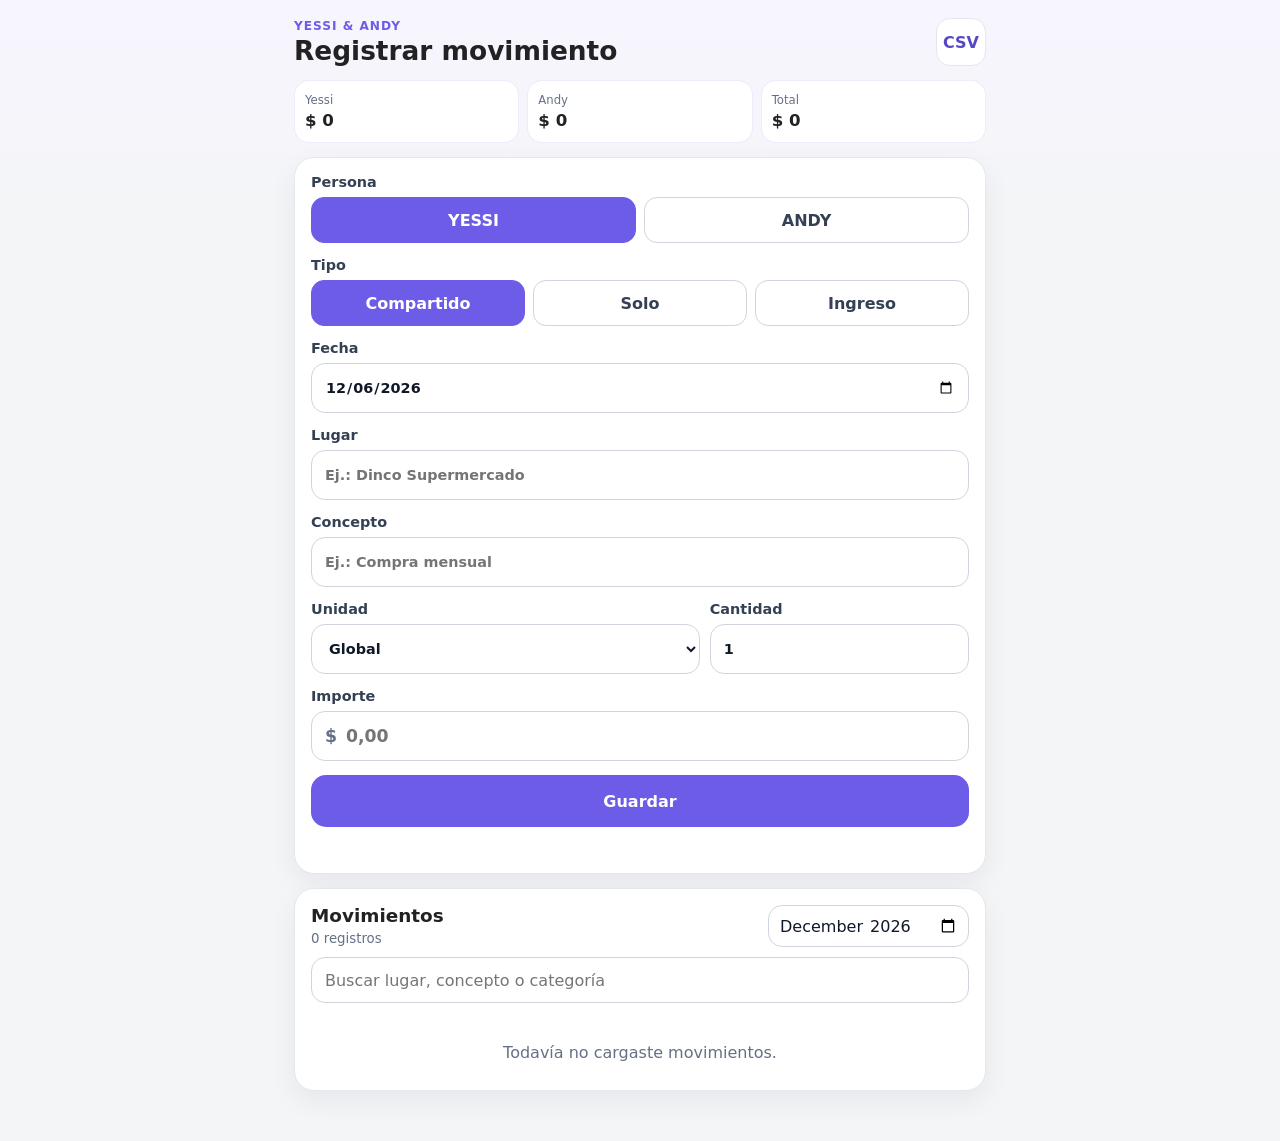
==== index.html @ 762e6d17 "Add files via upload" ====
<!DOCTYPE html>
<html lang="es">
<head>
  <meta charset="UTF-8" />
  <meta name="viewport" content="width=device-width, initial-scale=1.0, viewport-fit=cover" />
  <meta name="theme-color" content="#6c5ce7" />
  <title>Gastos Yessi & Andy</title>
  <link rel="stylesheet" href="styles.css" />
</head>
<body>
  <main class="app-shell">
    <header class="topbar">
      <div>
        <p class="eyebrow">Yessi & Andy</p>
        <h1>Registrar movimiento</h1>
      </div>
      <button id="exportarBtn" class="icon-btn" type="button">CSV</button>
    </header>

    <section class="summary-strip">
      <article><span>Yessi</span><strong id="totalYessi">$ 0</strong></article>
      <article><span>Andy</span><strong id="totalAndy">$ 0</strong></article>
      <article><span>Total</span><strong id="totalCompartido">$ 0</strong></article>
    </section>

    <section class="panel">
      <form id="gastoForm" autocomplete="off">
        <input type="hidden" id="registroId" />

        <div>
          <span class="field-title">Persona</span>
          <div class="segmented" id="personaSelector">
            <button type="button" data-value="Yessi" class="active">YESSI</button>
            <button type="button" data-value="Andy">ANDY</button>
          </div>
        </div>

        <div>
          <span class="field-title">Tipo</span>
          <div class="segmented three" id="tipoSelector">
            <button type="button" data-value="Compartido" class="active">Compartido</button>
            <button type="button" data-value="Solo">Solo</button>
            <button type="button" data-value="Ingreso">Ingreso</button>
          </div>
        </div>

        <label>
          <span>Fecha</span>
          <input id="fecha" type="date" required />
        </label>

        <label>
          <span>Lugar</span>
          <input id="lugar" type="text" list="lugaresGuardados" placeholder="Ej.: Dinco Supermercado" required />
          <datalist id="lugaresGuardados"></datalist>
        </label>

        <label>
          <span>Concepto</span>
          <input id="concepto" type="text" list="conceptosGuardados" placeholder="Ej.: Compra mensual" required />
          <datalist id="conceptosGuardados"></datalist>
        </label>

        <div class="two-cols">
          <label>
            <span>Unidad</span>
            <select id="unidad" required>
              <option value="Global">Global</option>
              <option value="Unidad">Unidad</option>
              <option value="Kilogramo">Kilogramo</option>
              <option value="Litro">Litro</option>
              <option value="Docena">Docena</option>
              <option value="Metro">Metro</option>
              <option value="Hora">Hora</option>
              <option value="Otro">Otro</option>
            </select>
          </label>

          <label>
            <span>Cantidad</span>
            <input id="cantidad" type="number" min="0" step="0.01" value="1" required />
          </label>
        </div>

        <label>
          <span>Importe</span>
          <div class="money-field">
            <span>$</span>
            <input id="importe" type="number" min="0" step="0.01" inputmode="decimal" placeholder="0,00" required />
          </div>
        </label>

        <button id="guardarBtn" class="btn primary" type="submit">Guardar</button>
        <button id="cancelarBtn" class="btn ghost hidden" type="button">Cancelar edición</button>
        <p id="mensaje" class="message" aria-live="polite"></p>
      </form>
    </section>

    <section class="panel movements-panel">
      <div class="section-head">
        <div>
          <h2>Movimientos</h2>
          <small id="cantidadRegistros">0 registros</small>
        </div>
        <input id="filtroMes" type="month" />
      </div>

      <input id="busqueda" class="search" type="search" placeholder="Buscar lugar, concepto o categoría" />
      <div id="listaRegistros" class="movement-list"></div>
      <div id="vacio" class="empty">Todavía no cargaste movimientos.</div>
    </section>
  </main>

  <template id="tarjetaTemplate">
    <article class="movement-card">
      <div class="movement-main">
        <div>
          <p data-campo="lugar" class="place"></p>
          <p data-campo="concepto" class="concept"></p>
          <div class="meta">
            <span data-campo="fecha"></span>
            <span data-campo="unidad"></span>
            <span data-campo="cantidad"></span>
          </div>
        </div>
        <strong data-campo="importe" class="amount"></strong>
      </div>
      <div class="movement-footer">
        <span data-campo="categoria" class="badge"></span>
        <div class="card-actions">
          <button type="button" class="mini editar">Editar</button>
          <button type="button" class="mini danger eliminar">Eliminar</button>
        </div>
      </div>
    </article>
  </template>

  <script src="app.js"></script>
</body>
</html>
---- styles.css ----
:root {
  font-family: Inter, system-ui, -apple-system, BlinkMacSystemFont, "Segoe UI", sans-serif;
  color: #222;
  background: #f4f5f7;
  --primary: #6c5ce7;
  --primary-dark: #5547c7;
  --border: #e4e7ec;
  --muted: #667085;
  --surface: #fff;
}
* { box-sizing: border-box; }
html { scroll-behavior: smooth; }
body {
  margin: 0;
  min-height: 100vh;
  background: linear-gradient(180deg, #f7f5ff 0, #f4f5f7 220px);
}
button, input, select { font: inherit; }
.app-shell {
  width: min(100%, 720px);
  margin: 0 auto;
  padding: max(18px, env(safe-area-inset-top)) 14px calc(36px + env(safe-area-inset-bottom));
}
.topbar, .section-head, .movement-main, .movement-footer {
  display: flex;
  align-items: center;
  justify-content: space-between;
  gap: 12px;
}
.topbar { margin-bottom: 14px; }
.eyebrow {
  margin: 0 0 2px;
  color: var(--primary);
  font-size: .76rem;
  font-weight: 850;
  text-transform: uppercase;
  letter-spacing: .08em;
}
h1, h2, p { margin-top: 0; }
h1 { margin-bottom: 0; font-size: 1.65rem; }
h2 { margin-bottom: 2px; font-size: 1.15rem; }
.icon-btn {
  min-width: 48px; min-height: 48px;
  border: 1px solid var(--border);
  border-radius: 14px;
  background: var(--surface);
  color: var(--primary-dark);
  font-weight: 850;
}
.summary-strip {
  display: grid;
  grid-template-columns: repeat(3,1fr);
  gap: 8px;
  margin-bottom: 14px;
}
.summary-strip article {
  min-width: 0;
  padding: 12px 10px;
  border: 1px solid rgba(108,92,231,.12);
  border-radius: 15px;
  background: rgba(255,255,255,.92);
}
.summary-strip span {
  display: block; margin-bottom: 4px;
  color: var(--muted); font-size: .73rem;
}
.summary-strip strong {
  display: block; overflow: hidden;
  font-size: clamp(.82rem,3.4vw,1.04rem);
  text-overflow: ellipsis; white-space: nowrap;
}
.panel {
  margin-bottom: 14px;
  padding: 16px;
  border: 1px solid var(--border);
  border-radius: 20px;
  background: var(--surface);
  box-shadow: 0 10px 28px rgba(15,23,42,.06);
}
form { display: flex; flex-direction: column; gap: 14px; }
label { display: flex; flex-direction: column; gap: 7px; color:#344054; font-size:.9rem; font-weight:750; }
.field-title { display:block; margin-bottom:7px; color:#344054; font-size:.9rem; font-weight:750; }
.segmented {
  display:grid;
  grid-template-columns:repeat(2,1fr);
  gap:8px;
}
.segmented.three { grid-template-columns:repeat(3,1fr); }
.segmented button {
  min-height:46px;
  border:1px solid #d0d5dd;
  border-radius:13px;
  background:#fff;
  color:#344054;
  font-weight:800;
}
.segmented button.active {
  background:var(--primary);
  color:#fff;
  border-color:var(--primary);
}
input, select {
  width:100%; min-height:50px;
  border:1px solid #d0d5dd;
  border-radius:14px;
  background:#fff;
  padding:12px 13px;
  color:#101828;
  outline:none;
}
input:focus, select:focus {
  border-color:var(--primary);
  box-shadow:0 0 0 4px rgba(108,92,231,.12);
}
.two-cols { display:grid; grid-template-columns:1.2fr .8fr; gap:10px; }
.money-field { position:relative; }
.money-field > span {
  position:absolute; left:14px; top:50%;
  transform:translateY(-50%);
  color:var(--muted); font-size:1.08rem;
}
.money-field input { padding-left:34px; font-size:1.08rem; font-weight:750; }
.btn {
  min-height:52px; border:0; border-radius:15px;
  padding:13px 18px; font-weight:850; cursor:pointer;
}
.primary { background:var(--primary); color:#fff; }
.ghost { background:#f2f4f7; color:#344054; }
.hidden { display:none; }
.message {
  min-height:20px; margin:-4px 0 0;
  color:#2563eb; font-size:.88rem; font-weight:700; text-align:center;
}
.section-head { margin-bottom:10px; }
.section-head small { color:var(--muted); }
.section-head input { width:auto; min-height:42px; padding:8px 10px; }
.search { min-height:46px; margin-bottom:12px; }
.movement-list { display:flex; flex-direction:column; gap:10px; }
.movement-card {
  padding:14px;
  border:1px solid var(--border);
  border-radius:16px;
  background:#fcfcfd;
}
.movement-main { align-items:flex-start; }
.place { margin-bottom:2px; font-weight:850; }
.concept { margin-bottom:7px; color:#475467; font-size:.92rem; }
.meta { display:flex; flex-wrap:wrap; gap:5px 10px; color:var(--muted); font-size:.76rem; }
.amount { color:#101828; font-size:1rem; white-space:nowrap; }
.movement-footer {
  margin-top:12px; padding-top:10px;
  border-top:1px solid #eaecf0;
}
.badge {
  display:inline-flex; max-width:55%; overflow:hidden;
  border-radius:999px; padding:5px 9px;
  background:#f1f0ff; color:var(--primary-dark);
  font-size:.72rem; font-weight:800;
  text-overflow:ellipsis; white-space:nowrap;
}
.card-actions { display:flex; gap:6px; }
.mini {
  min-height:36px; border:1px solid #d0d5dd;
  border-radius:10px; background:#fff;
  padding:7px 10px; color:#344054;
  font-size:.76rem; font-weight:750;
}
.danger { color:#b42318; }
.empty { padding:28px 8px 12px; color:var(--muted); text-align:center; }
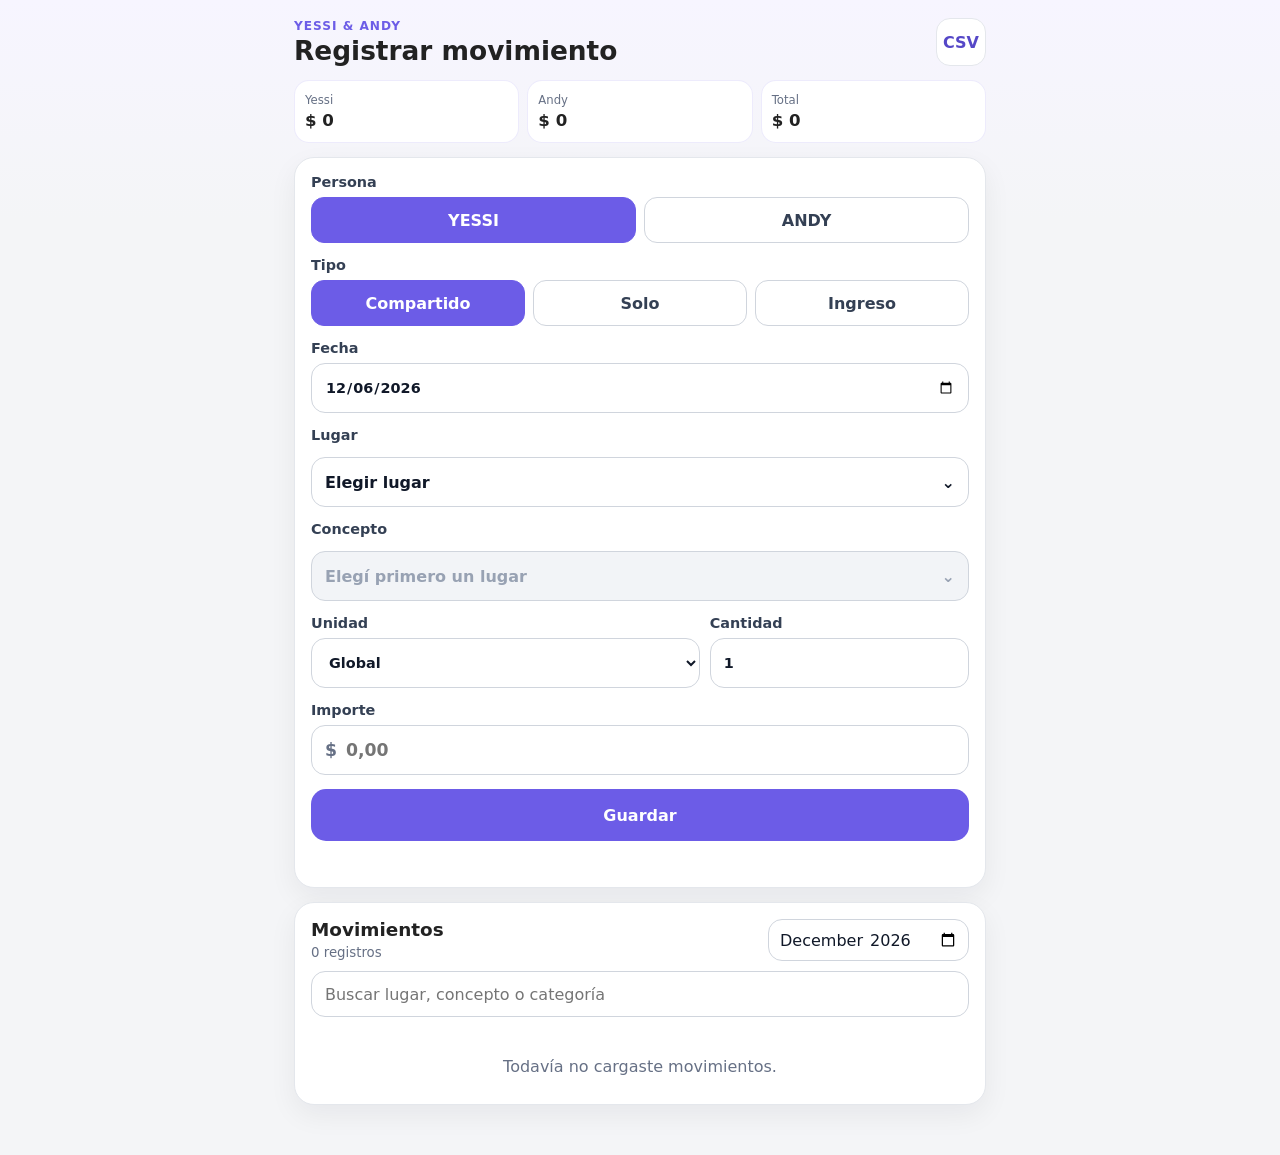
==== commit 3379a15f: "Add files via upload" ====
--- a/index.html
+++ b/index.html
@@ -49,17 +49,23 @@
           <input id="fecha" type="date" required />
         </label>
 
-        <label>
-          <span>Lugar</span>
-          <input id="lugar" type="text" list="lugaresGuardados" placeholder="Ej.: Dinco Supermercado" required />
-          <datalist id="lugaresGuardados"></datalist>
-        </label>
+        <div class="picker-field">
+          <span class="field-title">Lugar</span>
+          <input id="lugar" type="hidden" required />
+          <button id="abrirLugar" class="picker-button" type="button">
+            <span id="lugarTexto">Elegir lugar</span>
+            <span aria-hidden="true">⌄</span>
+          </button>
+        </div>
 
-        <label>
-          <span>Concepto</span>
-          <input id="concepto" type="text" list="conceptosGuardados" placeholder="Ej.: Compra mensual" required />
-          <datalist id="conceptosGuardados"></datalist>
-        </label>
+        <div class="picker-field">
+          <span class="field-title">Concepto</span>
+          <input id="concepto" type="hidden" required />
+          <button id="abrirConcepto" class="picker-button" type="button" disabled>
+            <span id="conceptoTexto">Elegí primero un lugar</span>
+            <span aria-hidden="true">⌄</span>
+          </button>
+        </div>
 
         <div class="two-cols">
           <label>
@@ -135,6 +141,25 @@
     </article>
   </template>
 
+
+  <div id="selectorModal" class="modal hidden" role="dialog" aria-modal="true" aria-labelledby="modalTitulo">
+    <div class="modal-backdrop" data-cerrar-modal></div>
+    <section class="modal-sheet">
+      <div class="modal-header">
+        <div>
+          <p class="eyebrow" id="modalEyebrow">Seleccionar</p>
+          <h2 id="modalTitulo">Elegir</h2>
+        </div>
+        <button id="cerrarModal" class="modal-close" type="button" aria-label="Cerrar">×</button>
+      </div>
+
+      <input id="modalBusqueda" class="modal-search" type="search" placeholder="Buscar..." />
+      <div id="modalFavoritos" class="quick-grid"></div>
+      <div id="modalLista" class="option-list"></div>
+      <button id="crearOpcion" class="btn ghost create-option hidden" type="button"></button>
+    </section>
+  </div>
+
   <script src="app.js"></script>
 </body>
 </html>
--- a/styles.css
+++ b/styles.css
@@ -167,3 +167,134 @@
 }
 .danger { color:#b42318; }
 .empty { padding:28px 8px 12px; color:var(--muted); text-align:center; }
+
+
+.picker-field {
+  display: flex;
+  flex-direction: column;
+  gap: 7px;
+}
+
+.picker-button {
+  width: 100%;
+  min-height: 50px;
+  display: flex;
+  align-items: center;
+  justify-content: space-between;
+  gap: 12px;
+  border: 1px solid #d0d5dd;
+  border-radius: 14px;
+  background: #fff;
+  padding: 12px 13px;
+  color: #101828;
+  text-align: left;
+  font-weight: 700;
+}
+
+.picker-button:disabled {
+  background: #f2f4f7;
+  color: #98a2b3;
+}
+
+.modal {
+  position: fixed;
+  inset: 0;
+  z-index: 100;
+  display: flex;
+  align-items: flex-end;
+  justify-content: center;
+}
+
+.modal.hidden {
+  display: none;
+}
+
+.modal-backdrop {
+  position: absolute;
+  inset: 0;
+  background: rgba(16, 24, 40, 0.48);
+}
+
+.modal-sheet {
+  position: relative;
+  width: min(100%, 720px);
+  max-height: 86vh;
+  overflow-y: auto;
+  border-radius: 24px 24px 0 0;
+  background: #fff;
+  padding: 18px 16px calc(18px + env(safe-area-inset-bottom));
+  box-shadow: 0 -18px 50px rgba(15, 23, 42, 0.18);
+}
+
+.modal-header {
+  display: flex;
+  align-items: center;
+  justify-content: space-between;
+  gap: 12px;
+  margin-bottom: 12px;
+}
+
+.modal-close {
+  width: 44px;
+  height: 44px;
+  border: 0;
+  border-radius: 12px;
+  background: #f2f4f7;
+  color: #344054;
+  font-size: 1.8rem;
+  line-height: 1;
+}
+
+.modal-search {
+  margin-bottom: 14px;
+}
+
+.quick-grid {
+  display: grid;
+  grid-template-columns: repeat(2, minmax(0, 1fr));
+  gap: 8px;
+  margin-bottom: 14px;
+}
+
+.quick-option {
+  min-height: 46px;
+  border: 1px solid rgba(108, 92, 231, 0.2);
+  border-radius: 13px;
+  background: #f7f5ff;
+  color: #3f34a5;
+  padding: 10px 12px;
+  text-align: left;
+  font-weight: 800;
+}
+
+.option-list {
+  display: flex;
+  flex-direction: column;
+  gap: 8px;
+}
+
+.option-item {
+  min-height: 48px;
+  display: flex;
+  align-items: center;
+  justify-content: space-between;
+  gap: 12px;
+  border: 1px solid #e4e7ec;
+  border-radius: 13px;
+  background: #fff;
+  padding: 11px 12px;
+  color: #344054;
+  text-align: left;
+  font-weight: 700;
+}
+
+.option-count {
+  color: #98a2b3;
+  font-size: 0.78rem;
+  font-weight: 700;
+}
+
+.create-option {
+  width: 100%;
+  margin-top: 12px;
+}
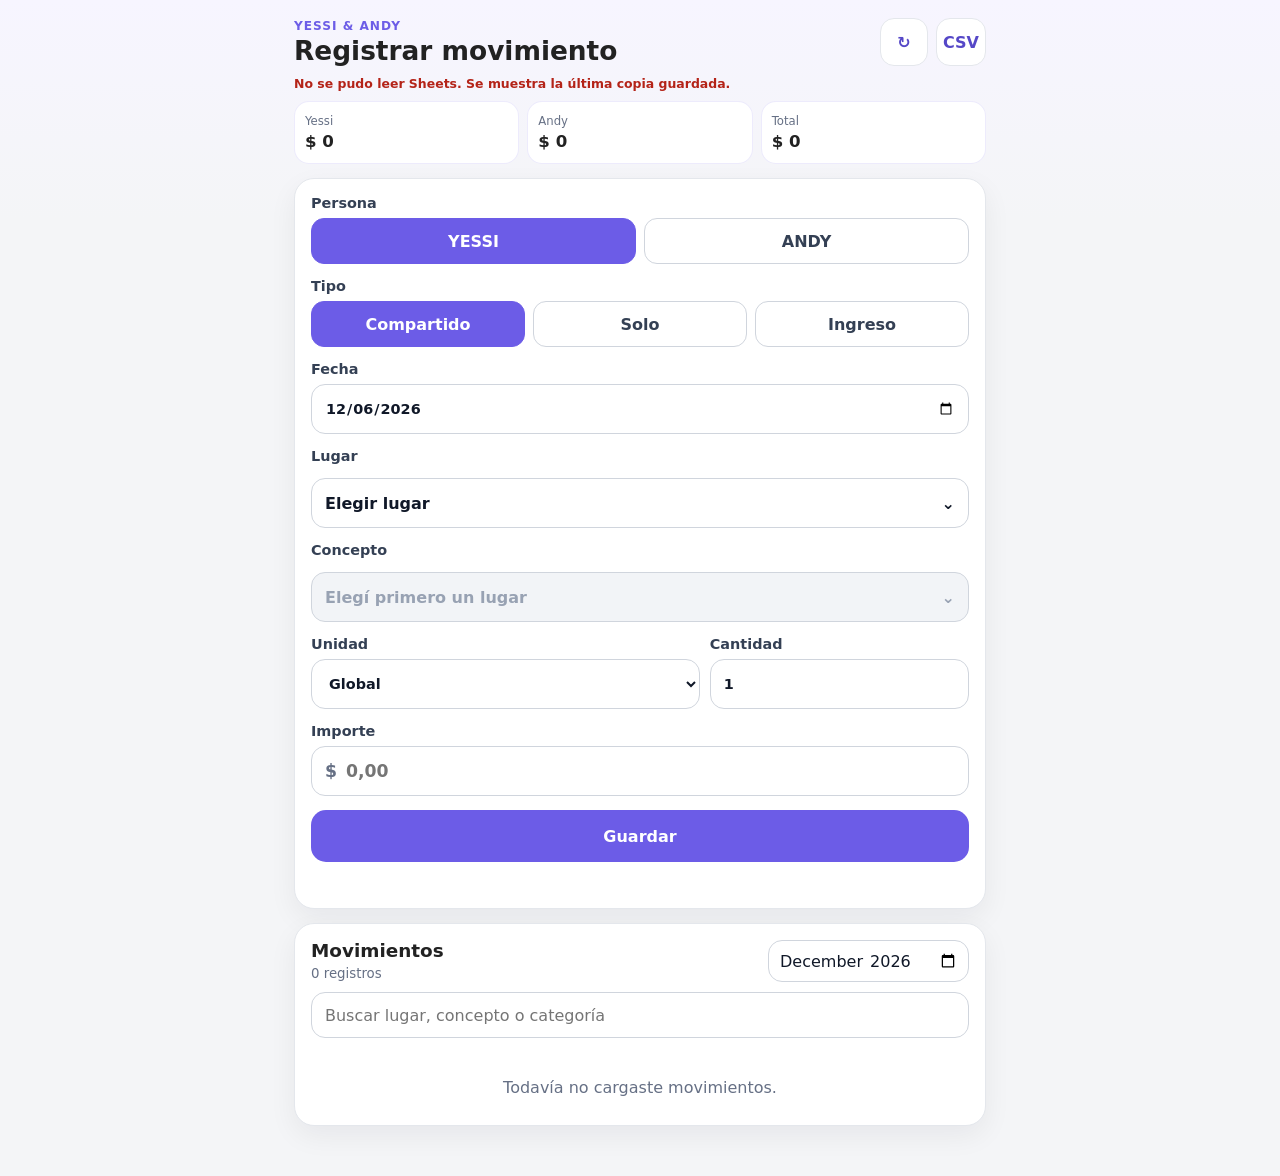
==== commit 0ffbb39c: "Add files via upload" ====
--- a/index.html
+++ b/index.html
@@ -14,9 +14,13 @@
         <p class="eyebrow">Yessi & Andy</p>
         <h1>Registrar movimiento</h1>
       </div>
-      <button id="exportarBtn" class="icon-btn" type="button">CSV</button>
+      <div class="header-actions">
+        <button id="sincronizarBtn" class="icon-btn" type="button" aria-label="Actualizar datos">↻</button>
+        <button id="exportarBtn" class="icon-btn" type="button">CSV</button>
+      </div>
     </header>
 
+    <p id="estadoSync" class="sync-status">Conectando con Google Sheets…</p>
     <section class="summary-strip">
       <article><span>Yessi</span><strong id="totalYessi">$ 0</strong></article>
       <article><span>Andy</span><strong id="totalAndy">$ 0</strong></article>
--- a/styles.css
+++ b/styles.css
@@ -298,3 +298,30 @@
   width: 100%;
   margin-top: 12px;
 }
+
+
+.header-actions {
+  display: flex;
+  gap: 8px;
+}
+
+.sync-status {
+  margin: -4px 0 10px;
+  color: var(--muted);
+  font-size: 0.78rem;
+  font-weight: 700;
+}
+
+.sync-status.ok {
+  color: #067647;
+}
+
+.sync-status.error {
+  color: #b42318;
+}
+
+.icon-btn:disabled,
+.btn:disabled {
+  opacity: 0.6;
+  cursor: wait;
+}
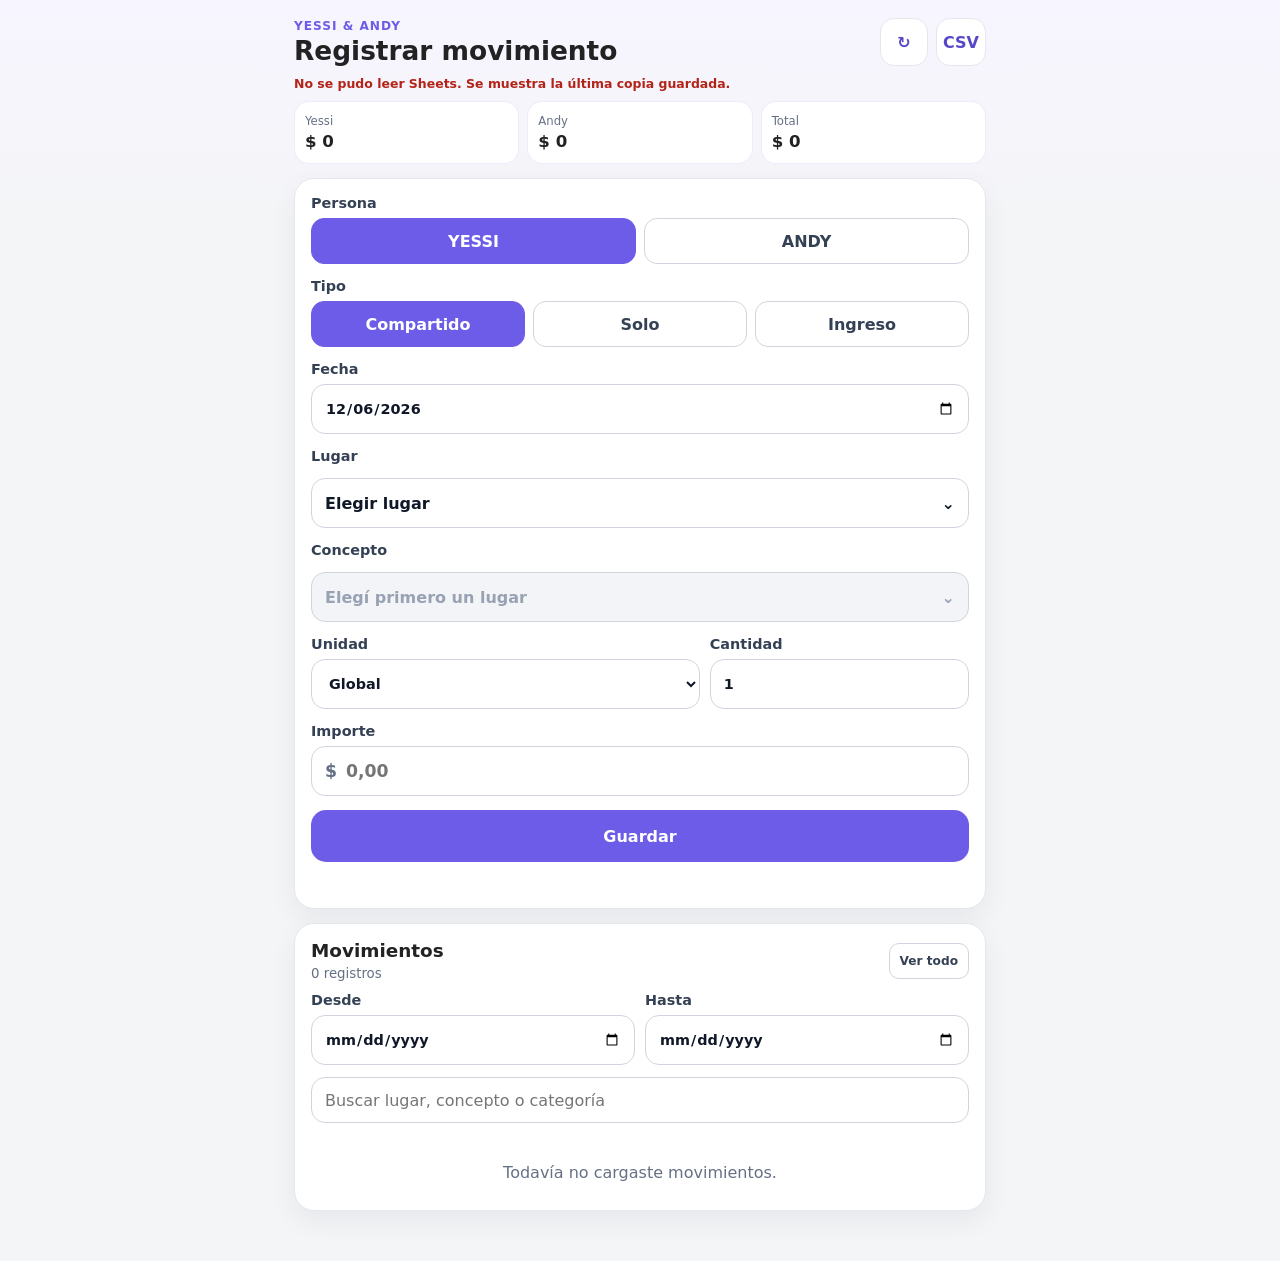
==== commit 8e94bfc3: "Add files via upload" ====
--- a/index.html
+++ b/index.html
@@ -112,7 +112,18 @@
           <h2>Movimientos</h2>
           <small id="cantidadRegistros">0 registros</small>
         </div>
-        <input id="filtroMes" type="month" />
+        <button id="limpiarFechasBtn" class="mini" type="button">Ver todo</button>
+      </div>
+
+      <div class="date-range">
+        <label>
+          <span>Desde</span>
+          <input id="filtroDesde" type="date" />
+        </label>
+        <label>
+          <span>Hasta</span>
+          <input id="filtroHasta" type="date" />
+        </label>
       </div>
 
       <input id="busqueda" class="search" type="search" placeholder="Buscar lugar, concepto o categoría" />
--- a/styles.css
+++ b/styles.css
@@ -325,3 +325,21 @@
   opacity: 0.6;
   cursor: wait;
 }
+
+
+.date-range {
+  display: grid;
+  grid-template-columns: 1fr 1fr;
+  gap: 10px;
+  margin-bottom: 12px;
+}
+
+.date-range label {
+  margin: 0;
+}
+
+@media (max-width: 420px) {
+  .date-range {
+    grid-template-columns: 1fr;
+  }
+}
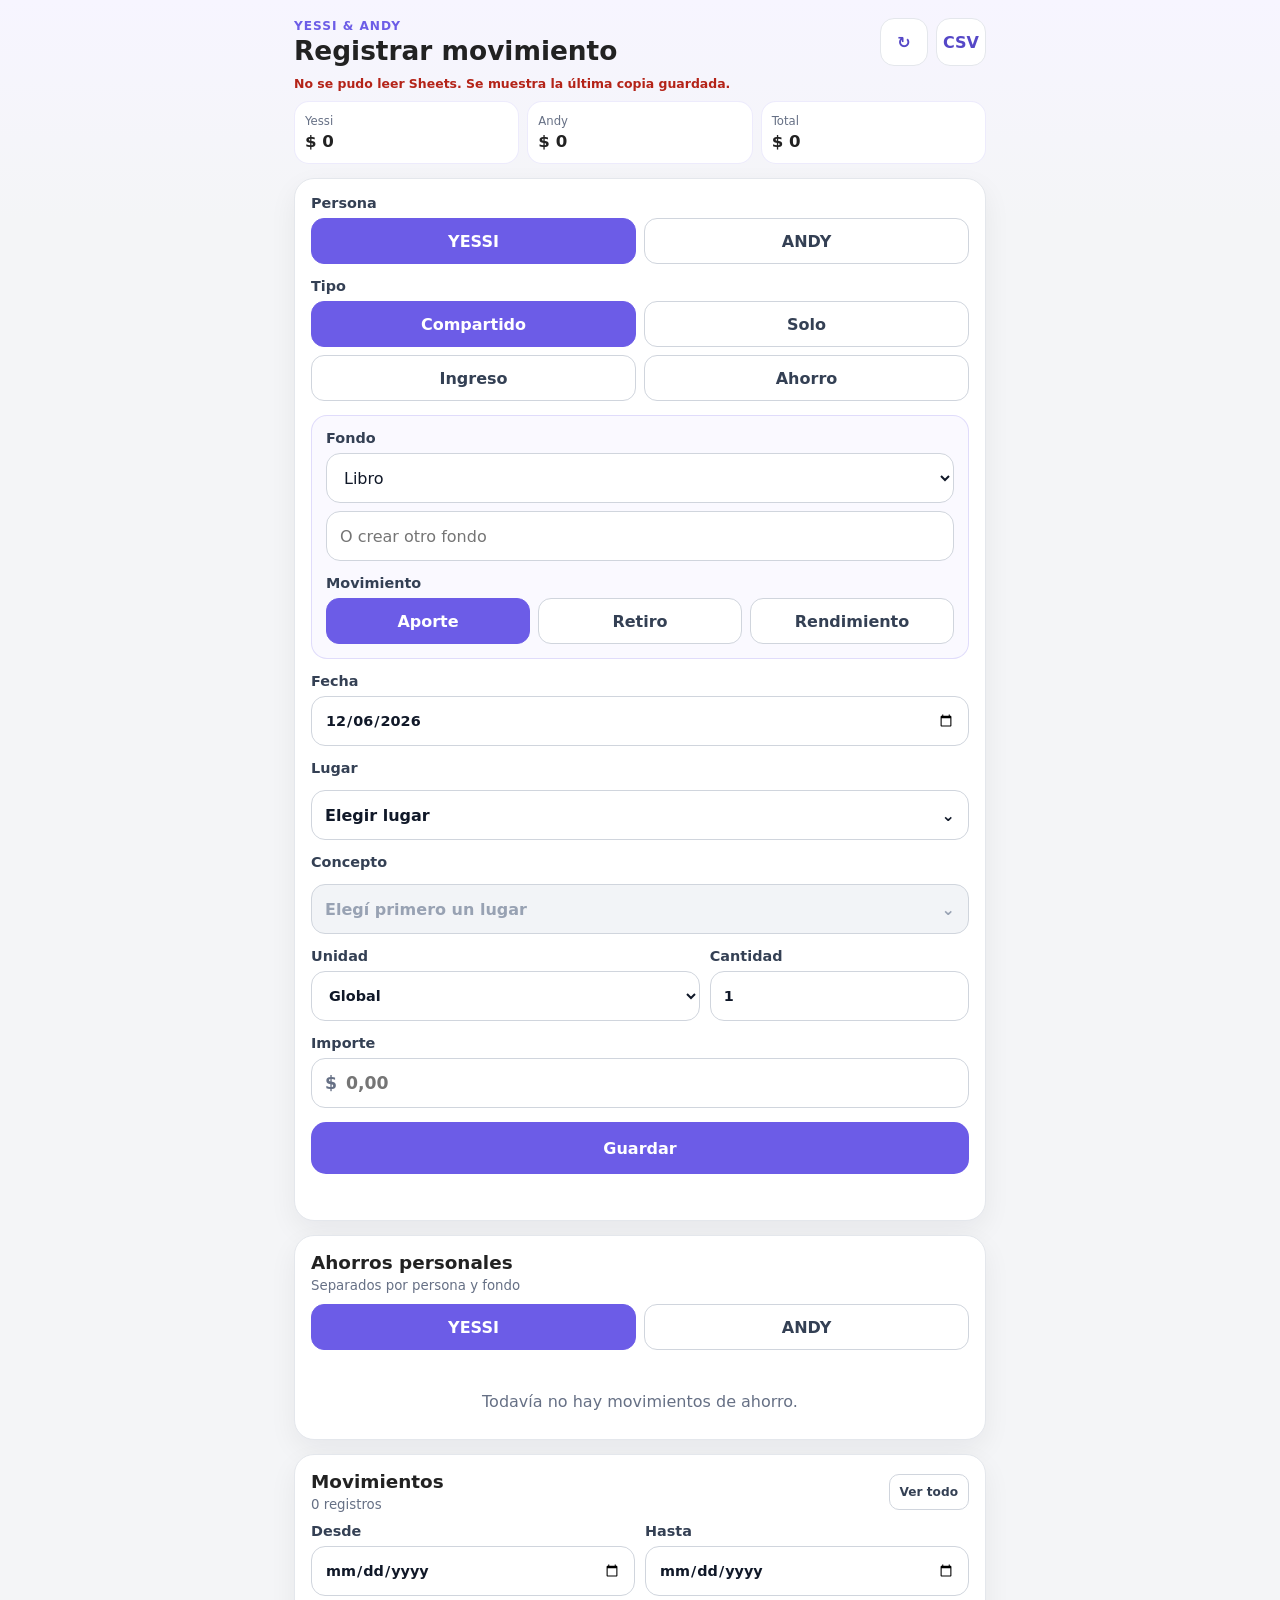
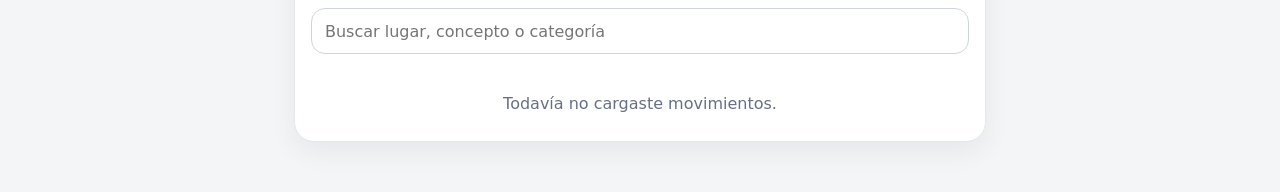
==== commit f8e903b1: "Add files via upload" ====
--- a/index.html
+++ b/index.html
@@ -41,12 +41,37 @@
 
         <div>
           <span class="field-title">Tipo</span>
-          <div class="segmented three" id="tipoSelector">
+          <div class="segmented four" id="tipoSelector">
             <button type="button" data-value="Compartido" class="active">Compartido</button>
             <button type="button" data-value="Solo">Solo</button>
             <button type="button" data-value="Ingreso">Ingreso</button>
-          </div>
-        </div>
+            <button type="button" data-value="Ahorro">Ahorro</button>
+          </div>
+        </div>
+
+        <section id="camposAhorro" class="savings-fields hidden">
+          <div>
+            <span class="field-title">Fondo</span>
+            <div class="savings-fund-row">
+              <select id="fondoAhorro">
+                <option value="Libro">Libro</option>
+                <option value="Salud">Salud</option>
+                <option value="Casa">Casa</option>
+                <option value="Libre">Libre</option>
+              </select>
+              <input id="fondoNuevo" type="text" placeholder="O crear otro fondo" />
+            </div>
+          </div>
+
+          <div>
+            <span class="field-title">Movimiento</span>
+            <div class="segmented three" id="movimientoAhorroSelector">
+              <button type="button" data-value="Aporte" class="active">Aporte</button>
+              <button type="button" data-value="Retiro">Retiro</button>
+              <button type="button" data-value="Rendimiento">Rendimiento</button>
+            </div>
+          </div>
+        </section>
 
         <label>
           <span>Fecha</span>
@@ -106,6 +131,23 @@
       </form>
     </section>
 
+    <section class="panel savings-panel">
+      <div class="section-head">
+        <div>
+          <h2>Ahorros personales</h2>
+          <small>Separados por persona y fondo</small>
+        </div>
+      </div>
+
+      <div class="savings-tabs segmented" id="ahorroPersonaTabs">
+        <button type="button" data-value="Yessi" class="active">YESSI</button>
+        <button type="button" data-value="Andy">ANDY</button>
+      </div>
+
+      <div id="resumenAhorros" class="savings-summary"></div>
+      <div id="ahorrosVacio" class="empty">Todavía no hay movimientos de ahorro.</div>
+    </section>
+
     <section class="panel movements-panel">
       <div class="section-head">
         <div>
@@ -142,6 +184,7 @@
             <span data-campo="fecha"></span>
             <span data-campo="unidad"></span>
             <span data-campo="cantidad"></span>
+            <span data-campo="fondo" class="hidden"></span>
           </div>
         </div>
         <strong data-campo="importe" class="amount"></strong>
--- a/styles.css
+++ b/styles.css
@@ -343,3 +343,78 @@
     grid-template-columns: 1fr;
   }
 }
+
+
+.segmented.four {
+  grid-template-columns: repeat(2, 1fr);
+}
+
+.savings-fields {
+  display: flex;
+  flex-direction: column;
+  gap: 14px;
+  padding: 14px;
+  border: 1px solid rgba(108, 92, 231, 0.18);
+  border-radius: 16px;
+  background: #faf9ff;
+}
+
+.savings-fund-row {
+  display: grid;
+  grid-template-columns: 1fr;
+  gap: 8px;
+}
+
+.savings-panel {
+  margin-bottom: 14px;
+}
+
+.savings-tabs {
+  margin-bottom: 14px;
+}
+
+.savings-summary {
+  display: grid;
+  gap: 10px;
+}
+
+.savings-card {
+  padding: 14px;
+  border: 1px solid #e4e7ec;
+  border-radius: 16px;
+  background: #fcfcfd;
+}
+
+.savings-card-head,
+.savings-card-detail {
+  display: flex;
+  align-items: center;
+  justify-content: space-between;
+  gap: 12px;
+}
+
+.savings-card-head {
+  margin-bottom: 10px;
+}
+
+.savings-card-title {
+  font-weight: 850;
+}
+
+.savings-card-total {
+  font-size: 1.05rem;
+  font-weight: 850;
+}
+
+.savings-card-detail {
+  color: #667085;
+  font-size: 0.78rem;
+}
+
+.savings-positive {
+  color: #067647;
+}
+
+.savings-negative {
+  color: #b42318;
+}
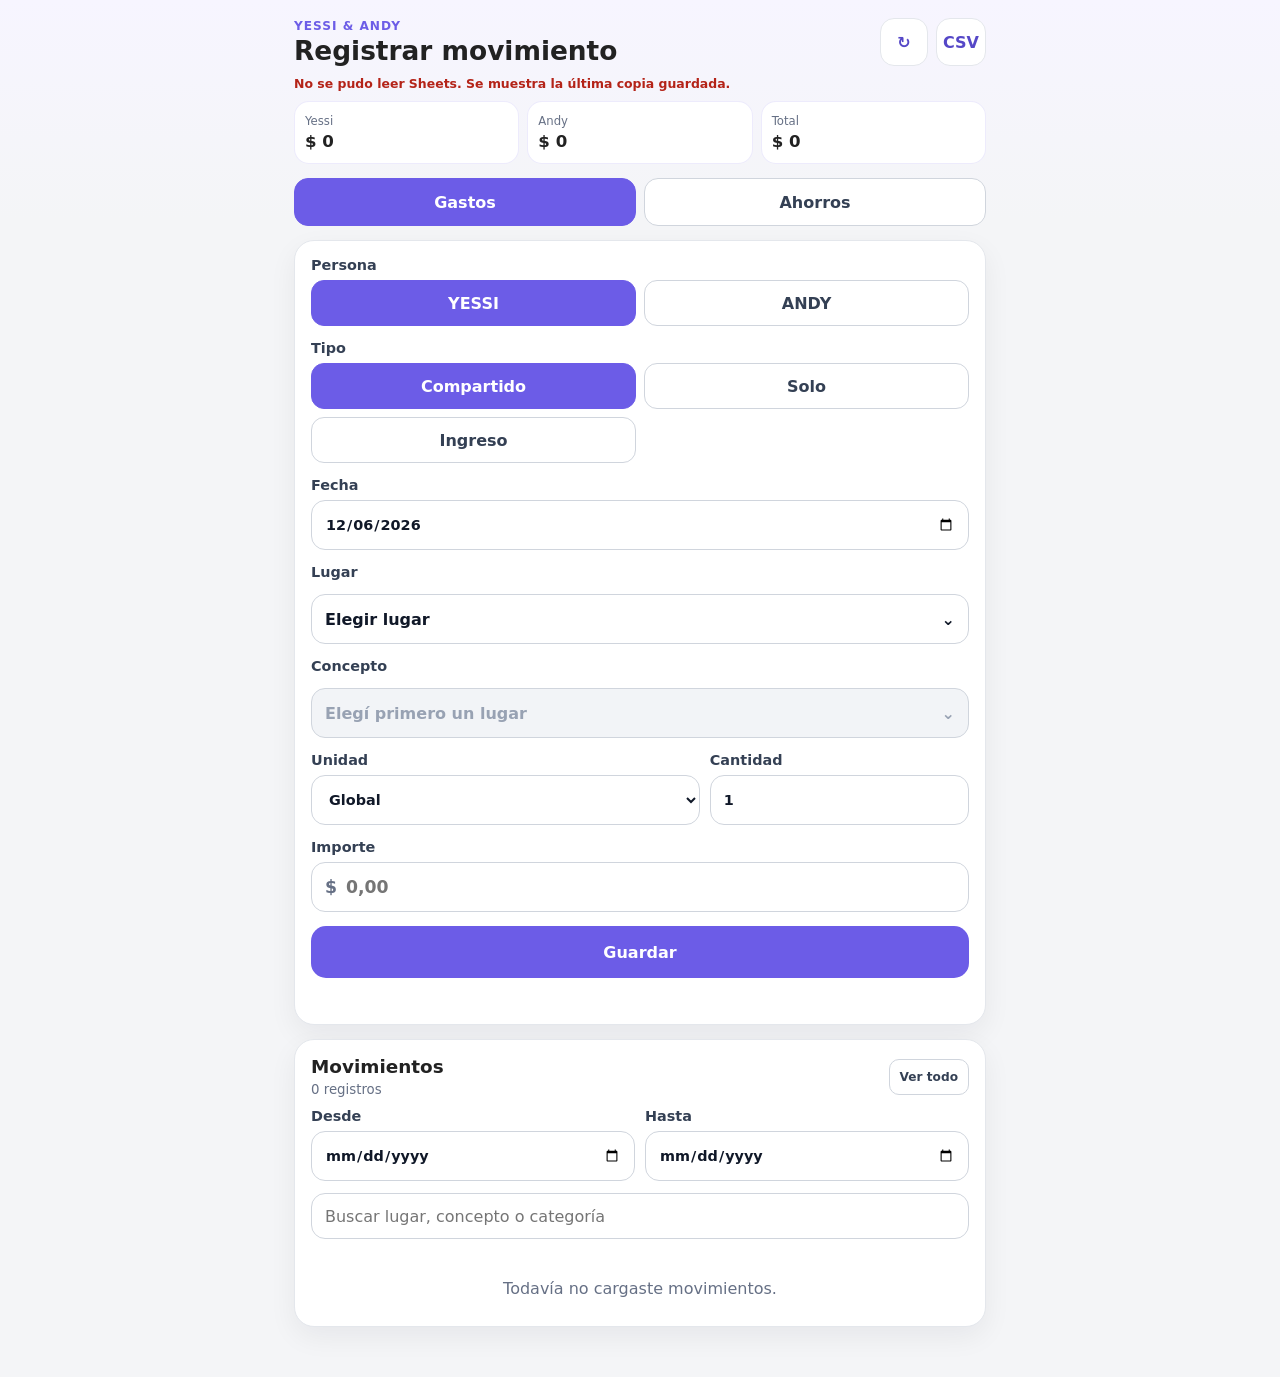
==== commit 8b4ff02f: "Add files via upload" ====
--- a/index.html
+++ b/index.html
@@ -27,7 +27,14 @@
       <article><span>Total</span><strong id="totalCompartido">$ 0</strong></article>
     </section>
 
-    <section class="panel">
+    <nav class="main-tabs" aria-label="Secciones principales">
+      <button id="tabGastos" type="button" class="main-tab active">Gastos</button>
+      <button id="tabAhorros" type="button" class="main-tab">Ahorros</button>
+    </nav>
+
+
+    <section id="vistaGastos" class="app-view active">
+<section class="panel">
       <form id="gastoForm" autocomplete="off">
         <input type="hidden" id="registroId" />
 
@@ -45,35 +52,10 @@
             <button type="button" data-value="Compartido" class="active">Compartido</button>
             <button type="button" data-value="Solo">Solo</button>
             <button type="button" data-value="Ingreso">Ingreso</button>
-            <button type="button" data-value="Ahorro">Ahorro</button>
-          </div>
-        </div>
-
-        <section id="camposAhorro" class="savings-fields hidden">
-          <div>
-            <span class="field-title">Fondo</span>
-            <div class="savings-fund-row">
-              <select id="fondoAhorro">
-                <option value="Libro">Libro</option>
-                <option value="Salud">Salud</option>
-                <option value="Casa">Casa</option>
-                <option value="Libre">Libre</option>
-              </select>
-              <input id="fondoNuevo" type="text" placeholder="O crear otro fondo" />
-            </div>
-          </div>
-
-          <div>
-            <span class="field-title">Movimiento</span>
-            <div class="segmented three" id="movimientoAhorroSelector">
-              <button type="button" data-value="Aporte" class="active">Aporte</button>
-              <button type="button" data-value="Retiro">Retiro</button>
-              <button type="button" data-value="Rendimiento">Rendimiento</button>
-            </div>
-          </div>
-        </section>
-
-        <label>
+            
+          </div>
+        </div>
+<label>
           <span>Fecha</span>
           <input id="fecha" type="date" required />
         </label>
@@ -131,22 +113,7 @@
       </form>
     </section>
 
-    <section class="panel savings-panel">
-      <div class="section-head">
-        <div>
-          <h2>Ahorros personales</h2>
-          <small>Separados por persona y fondo</small>
-        </div>
-      </div>
-
-      <div class="savings-tabs segmented" id="ahorroPersonaTabs">
-        <button type="button" data-value="Yessi" class="active">YESSI</button>
-        <button type="button" data-value="Andy">ANDY</button>
-      </div>
-
-      <div id="resumenAhorros" class="savings-summary"></div>
-      <div id="ahorrosVacio" class="empty">Todavía no hay movimientos de ahorro.</div>
-    </section>
+    
 
     <section class="panel movements-panel">
       <div class="section-head">
@@ -171,6 +138,7 @@
       <input id="busqueda" class="search" type="search" placeholder="Buscar lugar, concepto o categoría" />
       <div id="listaRegistros" class="movement-list"></div>
       <div id="vacio" class="empty">Todavía no cargaste movimientos.</div>
+    </section>
     </section>
   </main>
 
@@ -200,6 +168,91 @@
   </template>
 
 
+  
+    <section id="vistaAhorros" class="app-view">
+      <section class="panel savings-panel">
+      <div class="section-head">
+        <div>
+          <h2>Ahorros personales</h2>
+          <small>Separados por persona y fondo</small>
+        </div>
+      </div>
+
+      <div class="savings-tabs segmented" id="ahorroPersonaTabs">
+        <button type="button" data-value="Yessi" class="active">YESSI</button>
+        <button type="button" data-value="Andy">ANDY</button>
+      </div>
+
+      <div id="resumenAhorros" class="savings-summary"></div>
+      <div id="ahorrosVacio" class="empty">Todavía no hay movimientos de ahorro.</div>
+    </section>
+
+      <section class="panel">
+        <div class="section-head">
+          <div>
+            <h2>Registrar ahorro</h2>
+            <small>Aporte, retiro o rendimiento</small>
+          </div>
+        </div>
+
+        <form id="ahorroForm" autocomplete="off">
+          <div>
+            <span class="field-title">Persona</span>
+            <div class="segmented" id="personaAhorroSelector">
+              <button type="button" data-value="Yessi" class="active">YESSI</button>
+              <button type="button" data-value="Andy">ANDY</button>
+            </div>
+          </div>
+
+          <label>
+            <span>Fecha</span>
+            <input id="fechaAhorro" type="date" required />
+          </label>
+
+          <div>
+            <span class="field-title">Fondo</span>
+            <div class="savings-fund-row">
+              <select id="fondoAhorro">
+                <option value="Libro">Libro</option>
+                <option value="Salud">Salud</option>
+                <option value="Casa">Casa</option>
+                <option value="Libre">Libre</option>
+              </select>
+              <input id="fondoNuevo" type="text" placeholder="O crear otro fondo" />
+            </div>
+          </div>
+
+          <div>
+            <span class="field-title">Moneda</span>
+            <div class="segmented" id="monedaAhorroSelector">
+              <button type="button" data-value="ARS" class="active">PESOS</button>
+              <button type="button" data-value="USD">DÓLARES</button>
+            </div>
+          </div>
+
+          <div>
+            <span class="field-title">Movimiento</span>
+            <div class="segmented three" id="movimientoAhorroSelector">
+              <button type="button" data-value="Aporte" class="active">Aporte</button>
+              <button type="button" data-value="Retiro">Retiro</button>
+              <button type="button" data-value="Rendimiento">Rendimiento</button>
+            </div>
+          </div>
+
+          <label>
+            <span>Importe</span>
+            <div class="money-field">
+              <span id="simboloMonedaAhorro">$</span>
+              <input id="importeAhorro" type="number" min="0" step="0.01" inputmode="decimal" placeholder="0,00" required />
+            </div>
+          </label>
+
+          <button id="guardarAhorroBtn" class="btn primary" type="submit">Guardar ahorro</button>
+          <p id="mensajeAhorro" class="message" aria-live="polite"></p>
+        </form>
+      </section>
+    </section>
+
   <div id="selectorModal" class="modal hidden" role="dialog" aria-modal="true" aria-labelledby="modalTitulo">
     <div class="modal-backdrop" data-cerrar-modal></div>
     <section class="modal-sheet">
--- a/styles.css
+++ b/styles.css
@@ -418,3 +418,59 @@
 .savings-negative {
   color: #b42318;
 }
+
+
+.main-tabs {
+  display: grid;
+  grid-template-columns: 1fr 1fr;
+  gap: 8px;
+  margin-bottom: 14px;
+}
+
+.main-tab {
+  min-height: 48px;
+  border: 1px solid #d0d5dd;
+  border-radius: 14px;
+  background: #fff;
+  color: #344054;
+  font-weight: 850;
+}
+
+.main-tab.active {
+  background: var(--primary);
+  color: #fff;
+  border-color: var(--primary);
+}
+
+.app-view {
+  display: none;
+}
+
+.app-view.active {
+  display: block;
+}
+
+.savings-currency-group {
+  display: grid;
+  gap: 8px;
+}
+
+.savings-currency-line {
+  display: flex;
+  align-items: center;
+  justify-content: space-between;
+  gap: 12px;
+  padding-top: 8px;
+  border-top: 1px solid #eaecf0;
+}
+
+.savings-currency-line:first-child {
+  padding-top: 0;
+  border-top: 0;
+}
+
+.currency-label {
+  color: #667085;
+  font-size: 0.8rem;
+  font-weight: 800;
+}
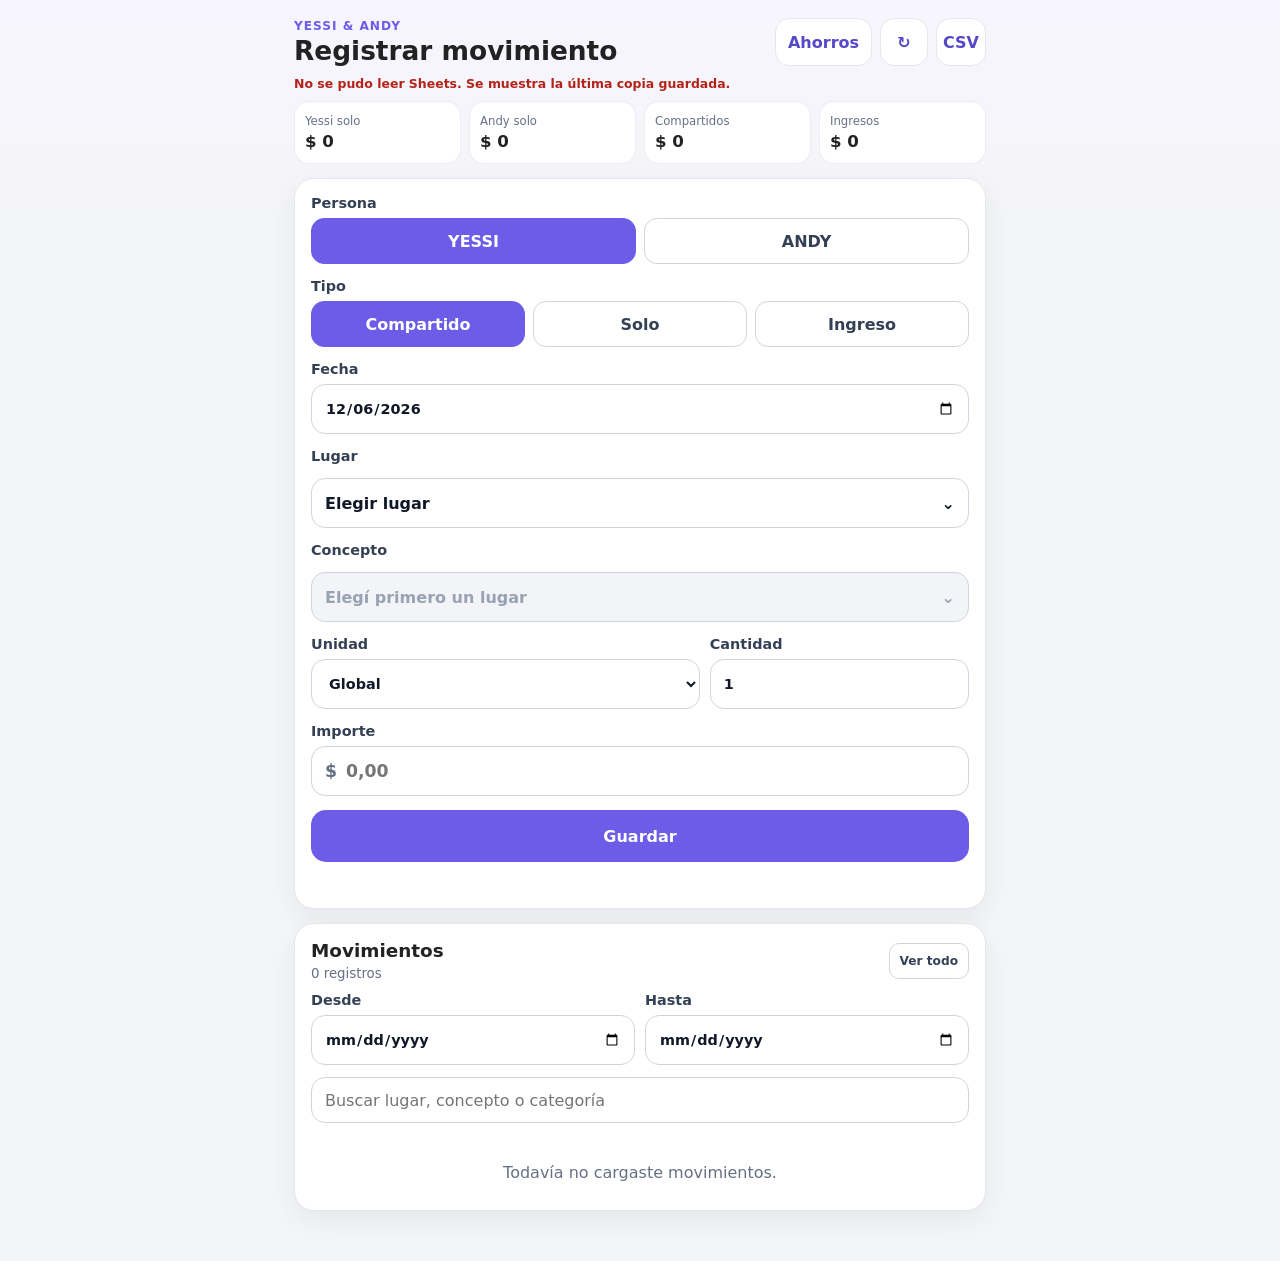
==== commit 66ce9357: "Add files via upload" ====
--- a/index.html
+++ b/index.html
@@ -15,26 +15,21 @@
         <h1>Registrar movimiento</h1>
       </div>
       <div class="header-actions">
+        <a class="icon-btn nav-link" href="ahorros.html">Ahorros</a>
         <button id="sincronizarBtn" class="icon-btn" type="button" aria-label="Actualizar datos">↻</button>
         <button id="exportarBtn" class="icon-btn" type="button">CSV</button>
       </div>
     </header>
 
     <p id="estadoSync" class="sync-status">Conectando con Google Sheets…</p>
-    <section class="summary-strip">
-      <article><span>Yessi</span><strong id="totalYessi">$ 0</strong></article>
-      <article><span>Andy</span><strong id="totalAndy">$ 0</strong></article>
-      <article><span>Total</span><strong id="totalCompartido">$ 0</strong></article>
+    <section class="summary-strip summary-four">
+      <article><span>Yessi solo</span><strong id="totalYessiSolo">$ 0</strong></article>
+      <article><span>Andy solo</span><strong id="totalAndySolo">$ 0</strong></article>
+      <article><span>Compartidos</span><strong id="totalCompartido">$ 0</strong></article>
+      <article><span>Ingresos</span><strong id="totalIngresos">$ 0</strong></article>
     </section>
 
-    <nav class="main-tabs" aria-label="Secciones principales">
-      <button id="tabGastos" type="button" class="main-tab active">Gastos</button>
-      <button id="tabAhorros" type="button" class="main-tab">Ahorros</button>
-    </nav>
-
-
-    <section id="vistaGastos" class="app-view active">
-<section class="panel">
+    <section class="panel">
       <form id="gastoForm" autocomplete="off">
         <input type="hidden" id="registroId" />
 
@@ -48,14 +43,14 @@
 
         <div>
           <span class="field-title">Tipo</span>
-          <div class="segmented four" id="tipoSelector">
+          <div class="segmented three" id="tipoSelector">
             <button type="button" data-value="Compartido" class="active">Compartido</button>
             <button type="button" data-value="Solo">Solo</button>
             <button type="button" data-value="Ingreso">Ingreso</button>
-            
           </div>
         </div>
-<label>
+
+        <label>
           <span>Fecha</span>
           <input id="fecha" type="date" required />
         </label>
@@ -113,8 +108,6 @@
       </form>
     </section>
 
-    
-
     <section class="panel movements-panel">
       <div class="section-head">
         <div>
@@ -139,7 +132,6 @@
       <div id="listaRegistros" class="movement-list"></div>
       <div id="vacio" class="empty">Todavía no cargaste movimientos.</div>
     </section>
-    </section>
   </main>
 
   <template id="tarjetaTemplate">
@@ -152,7 +144,6 @@
             <span data-campo="fecha"></span>
             <span data-campo="unidad"></span>
             <span data-campo="cantidad"></span>
-            <span data-campo="fondo" class="hidden"></span>
           </div>
         </div>
         <strong data-campo="importe" class="amount"></strong>
@@ -167,91 +158,6 @@
     </article>
   </template>
 
-
-  
-    <section id="vistaAhorros" class="app-view">
-      <section class="panel savings-panel">
-      <div class="section-head">
-        <div>
-          <h2>Ahorros personales</h2>
-          <small>Separados por persona y fondo</small>
-        </div>
-      </div>
-
-      <div class="savings-tabs segmented" id="ahorroPersonaTabs">
-        <button type="button" data-value="Yessi" class="active">YESSI</button>
-        <button type="button" data-value="Andy">ANDY</button>
-      </div>
-
-      <div id="resumenAhorros" class="savings-summary"></div>
-      <div id="ahorrosVacio" class="empty">Todavía no hay movimientos de ahorro.</div>
-    </section>
-
-      <section class="panel">
-        <div class="section-head">
-          <div>
-            <h2>Registrar ahorro</h2>
-            <small>Aporte, retiro o rendimiento</small>
-          </div>
-        </div>
-
-        <form id="ahorroForm" autocomplete="off">
-          <div>
-            <span class="field-title">Persona</span>
-            <div class="segmented" id="personaAhorroSelector">
-              <button type="button" data-value="Yessi" class="active">YESSI</button>
-              <button type="button" data-value="Andy">ANDY</button>
-            </div>
-          </div>
-
-          <label>
-            <span>Fecha</span>
-            <input id="fechaAhorro" type="date" required />
-          </label>
-
-          <div>
-            <span class="field-title">Fondo</span>
-            <div class="savings-fund-row">
-              <select id="fondoAhorro">
-                <option value="Libro">Libro</option>
-                <option value="Salud">Salud</option>
-                <option value="Casa">Casa</option>
-                <option value="Libre">Libre</option>
-              </select>
-              <input id="fondoNuevo" type="text" placeholder="O crear otro fondo" />
-            </div>
-          </div>
-
-          <div>
-            <span class="field-title">Moneda</span>
-            <div class="segmented" id="monedaAhorroSelector">
-              <button type="button" data-value="ARS" class="active">PESOS</button>
-              <button type="button" data-value="USD">DÓLARES</button>
-            </div>
-          </div>
-
-          <div>
-            <span class="field-title">Movimiento</span>
-            <div class="segmented three" id="movimientoAhorroSelector">
-              <button type="button" data-value="Aporte" class="active">Aporte</button>
-              <button type="button" data-value="Retiro">Retiro</button>
-              <button type="button" data-value="Rendimiento">Rendimiento</button>
-            </div>
-          </div>
-
-          <label>
-            <span>Importe</span>
-            <div class="money-field">
-              <span id="simboloMonedaAhorro">$</span>
-              <input id="importeAhorro" type="number" min="0" step="0.01" inputmode="decimal" placeholder="0,00" required />
-            </div>
-          </label>
-
-          <button id="guardarAhorroBtn" class="btn primary" type="submit">Guardar ahorro</button>
-          <p id="mensajeAhorro" class="message" aria-live="polite"></p>
-        </form>
-      </section>
-    </section>
 
   <div id="selectorModal" class="modal hidden" role="dialog" aria-modal="true" aria-labelledby="modalTitulo">
     <div class="modal-backdrop" data-cerrar-modal></div>
--- a/styles.css
+++ b/styles.css
@@ -345,37 +345,28 @@
 }
 
 
-.segmented.four {
-  grid-template-columns: repeat(2, 1fr);
-}
-
-.savings-fields {
-  display: flex;
-  flex-direction: column;
-  gap: 14px;
-  padding: 14px;
-  border: 1px solid rgba(108, 92, 231, 0.18);
-  border-radius: 16px;
-  background: #faf9ff;
-}
-
-.savings-fund-row {
-  display: grid;
-  grid-template-columns: 1fr;
-  gap: 8px;
-}
-
-.savings-panel {
-  margin-bottom: 14px;
-}
-
-.savings-tabs {
-  margin-bottom: 14px;
-}
-
-.savings-summary {
-  display: grid;
-  gap: 10px;
+.nav-link {
+  display: inline-flex;
+  align-items: center;
+  justify-content: center;
+  width: auto;
+  padding: 0 12px;
+  text-decoration: none;
+}
+
+.summary-four {
+  grid-template-columns: repeat(2, minmax(0, 1fr));
+}
+
+@media (min-width: 650px) {
+  .summary-four {
+    grid-template-columns: repeat(4, minmax(0, 1fr));
+  }
+}
+
+
+.savings-page-summary {
+  margin-top: 14px;
 }
 
 .savings-card {
@@ -385,8 +376,12 @@
   background: #fcfcfd;
 }
 
+.savings-card + .savings-card {
+  margin-top: 10px;
+}
+
 .savings-card-head,
-.savings-card-detail {
+.savings-currency-line {
   display: flex;
   align-items: center;
   justify-content: space-between;
@@ -401,72 +396,9 @@
   font-weight: 850;
 }
 
-.savings-card-total {
-  font-size: 1.05rem;
-  font-weight: 850;
-}
-
-.savings-card-detail {
-  color: #667085;
-  font-size: 0.78rem;
-}
-
-.savings-positive {
-  color: #067647;
-}
-
-.savings-negative {
-  color: #b42318;
-}
-
-
-.main-tabs {
-  display: grid;
-  grid-template-columns: 1fr 1fr;
-  gap: 8px;
-  margin-bottom: 14px;
-}
-
-.main-tab {
-  min-height: 48px;
-  border: 1px solid #d0d5dd;
-  border-radius: 14px;
-  background: #fff;
-  color: #344054;
-  font-weight: 850;
-}
-
-.main-tab.active {
-  background: var(--primary);
-  color: #fff;
-  border-color: var(--primary);
-}
-
-.app-view {
-  display: none;
-}
-
-.app-view.active {
-  display: block;
-}
-
-.savings-currency-group {
-  display: grid;
-  gap: 8px;
-}
-
 .savings-currency-line {
-  display: flex;
-  align-items: center;
-  justify-content: space-between;
-  gap: 12px;
-  padding-top: 8px;
+  padding: 8px 0;
   border-top: 1px solid #eaecf0;
-}
-
-.savings-currency-line:first-child {
-  padding-top: 0;
-  border-top: 0;
 }
 
 .currency-label {
@@ -474,3 +406,8 @@
   font-size: 0.8rem;
   font-weight: 800;
 }
+
+.savings-fund-row {
+  display: grid;
+  gap: 8px;
+}
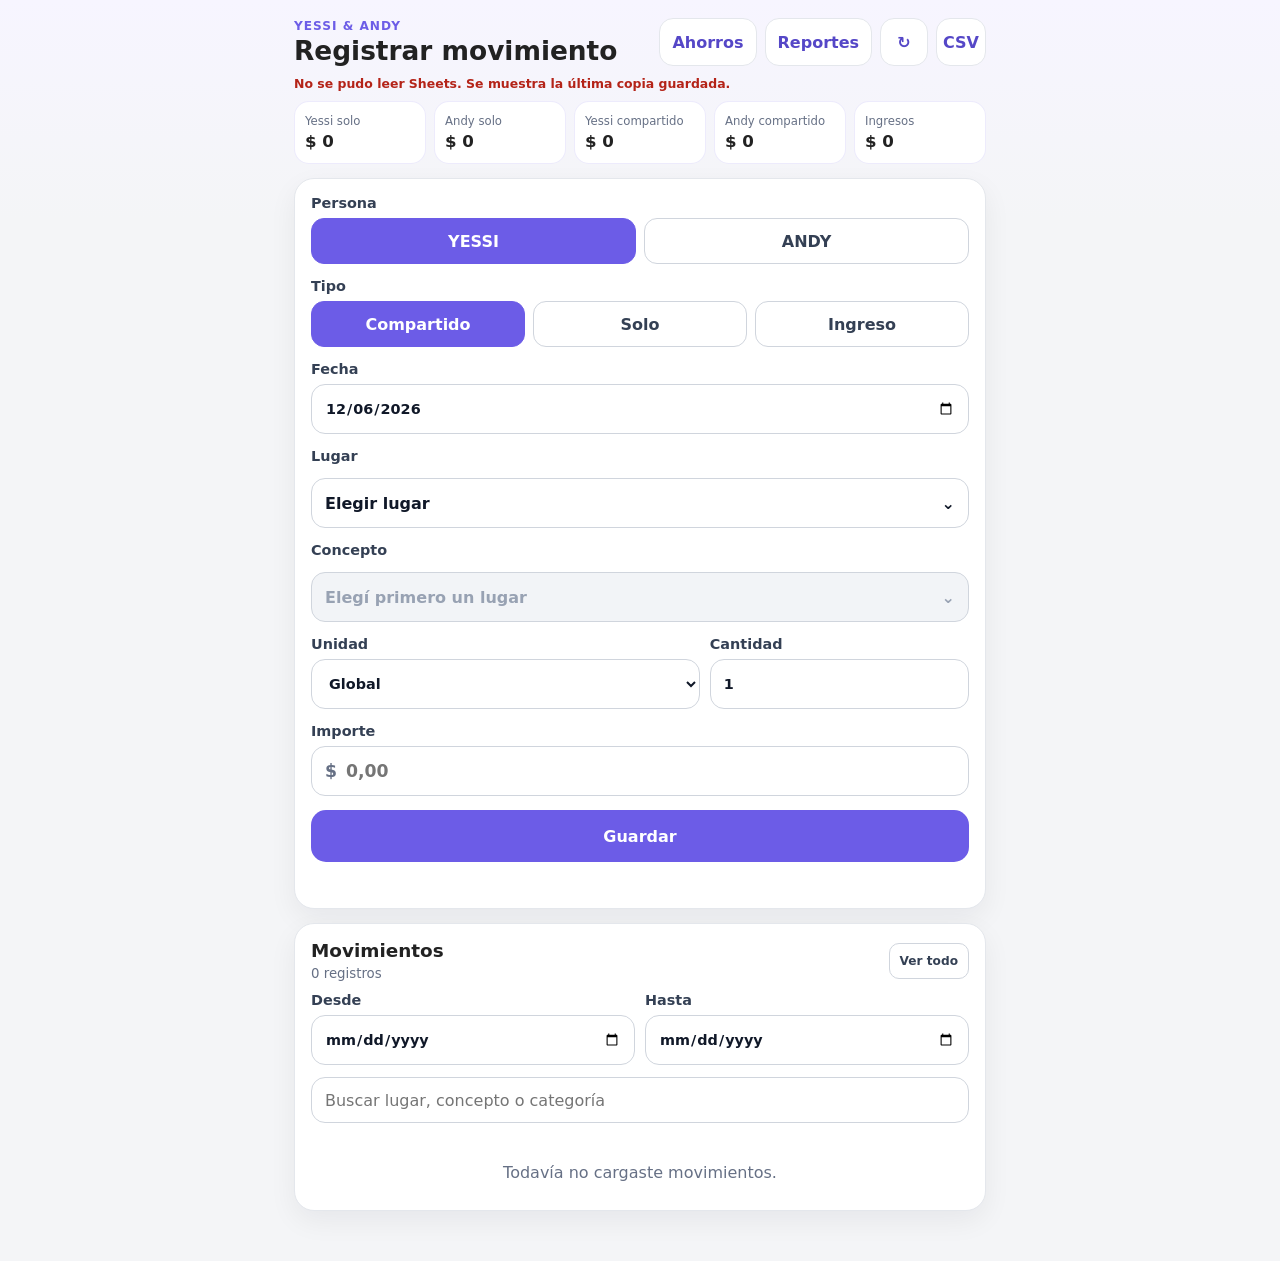
==== commit a0bfc5f1: "Add files via upload" ====
--- a/index.html
+++ b/index.html
@@ -16,16 +16,18 @@
       </div>
       <div class="header-actions">
         <a class="icon-btn nav-link" href="ahorros.html">Ahorros</a>
+        <a class="icon-btn nav-link" href="reportes.html">Reportes</a>
         <button id="sincronizarBtn" class="icon-btn" type="button" aria-label="Actualizar datos">↻</button>
         <button id="exportarBtn" class="icon-btn" type="button">CSV</button>
       </div>
     </header>
 
     <p id="estadoSync" class="sync-status">Conectando con Google Sheets…</p>
-    <section class="summary-strip summary-four">
+    <section class="summary-strip summary-five">
       <article><span>Yessi solo</span><strong id="totalYessiSolo">$ 0</strong></article>
       <article><span>Andy solo</span><strong id="totalAndySolo">$ 0</strong></article>
-      <article><span>Compartidos</span><strong id="totalCompartido">$ 0</strong></article>
+      <article><span>Yessi compartido</span><strong id="totalYessiCompartido">$ 0</strong></article>
+      <article><span>Andy compartido</span><strong id="totalAndyCompartido">$ 0</strong></article>
       <article><span>Ingresos</span><strong id="totalIngresos">$ 0</strong></article>
     </section>
 
--- a/styles.css
+++ b/styles.css
@@ -411,3 +411,172 @@
   display: grid;
   gap: 8px;
 }
+
+
+.savings-total-grid {
+  display: grid;
+  grid-template-columns: 1fr 1fr;
+  gap: 10px;
+  margin-top: 14px;
+  margin-bottom: 14px;
+}
+
+.savings-total-card {
+  padding: 14px;
+  border: 1px solid rgba(108, 92, 231, 0.16);
+  border-radius: 16px;
+  background: #f8f7ff;
+}
+
+.savings-total-card span {
+  display: block;
+  margin-bottom: 4px;
+  color: #667085;
+  font-size: 0.78rem;
+  font-weight: 700;
+}
+
+.savings-total-card strong {
+  display: block;
+  font-size: 1.15rem;
+}
+
+@media (max-width: 420px) {
+  .savings-total-grid {
+    grid-template-columns: 1fr;
+  }
+}
+
+
+.report-grid {
+  display: grid;
+  grid-template-columns: repeat(2, minmax(0, 1fr));
+  gap: 10px;
+  margin-bottom: 14px;
+}
+
+.report-card {
+  padding: 14px;
+  border: 1px solid #e4e7ec;
+  border-radius: 16px;
+  background: #fff;
+}
+
+.report-card span {
+  display: block;
+  margin-bottom: 4px;
+  color: #667085;
+  font-size: 0.78rem;
+  font-weight: 700;
+}
+
+.report-card strong {
+  display: block;
+  font-size: 1.1rem;
+}
+
+.bar-list,
+.rank-list {
+  display: flex;
+  flex-direction: column;
+  gap: 12px;
+}
+
+.bar-item-head,
+.rank-item,
+.comparison-card-head {
+  display: flex;
+  align-items: center;
+  justify-content: space-between;
+  gap: 12px;
+}
+
+.bar-track {
+  height: 10px;
+  margin-top: 7px;
+  overflow: hidden;
+  border-radius: 999px;
+  background: #eaecf0;
+}
+
+.bar-fill {
+  height: 100%;
+  border-radius: inherit;
+  background: var(--primary);
+}
+
+.bar-label,
+.rank-label {
+  font-weight: 800;
+}
+
+.bar-value,
+.rank-value {
+  color: #475467;
+  font-size: 0.88rem;
+  font-weight: 750;
+}
+
+.comparison-grid {
+  display: grid;
+  gap: 10px;
+}
+
+.comparison-card {
+  padding: 13px;
+  border: 1px solid #e4e7ec;
+  border-radius: 15px;
+  background: #fcfcfd;
+}
+
+.comparison-change {
+  margin-top: 5px;
+  font-size: 0.8rem;
+  font-weight: 800;
+}
+
+.comparison-up {
+  color: #b42318;
+}
+
+.comparison-down {
+  color: #067647;
+}
+
+.comparison-neutral {
+  color: #667085;
+}
+
+.rank-item {
+  padding: 11px 0;
+  border-bottom: 1px solid #eaecf0;
+}
+
+.rank-item:last-child {
+  border-bottom: 0;
+}
+
+@media (min-width: 700px) {
+  .report-grid {
+    grid-template-columns: repeat(3, minmax(0, 1fr));
+  }
+}
+
+
+.summary-five {
+  grid-template-columns: repeat(2, minmax(0, 1fr));
+}
+
+.summary-five article:last-child {
+  grid-column: 1 / -1;
+}
+
+@media (min-width: 760px) {
+  .summary-five {
+    grid-template-columns: repeat(5, minmax(0, 1fr));
+  }
+
+  .summary-five article:last-child {
+    grid-column: auto;
+  }
+}
